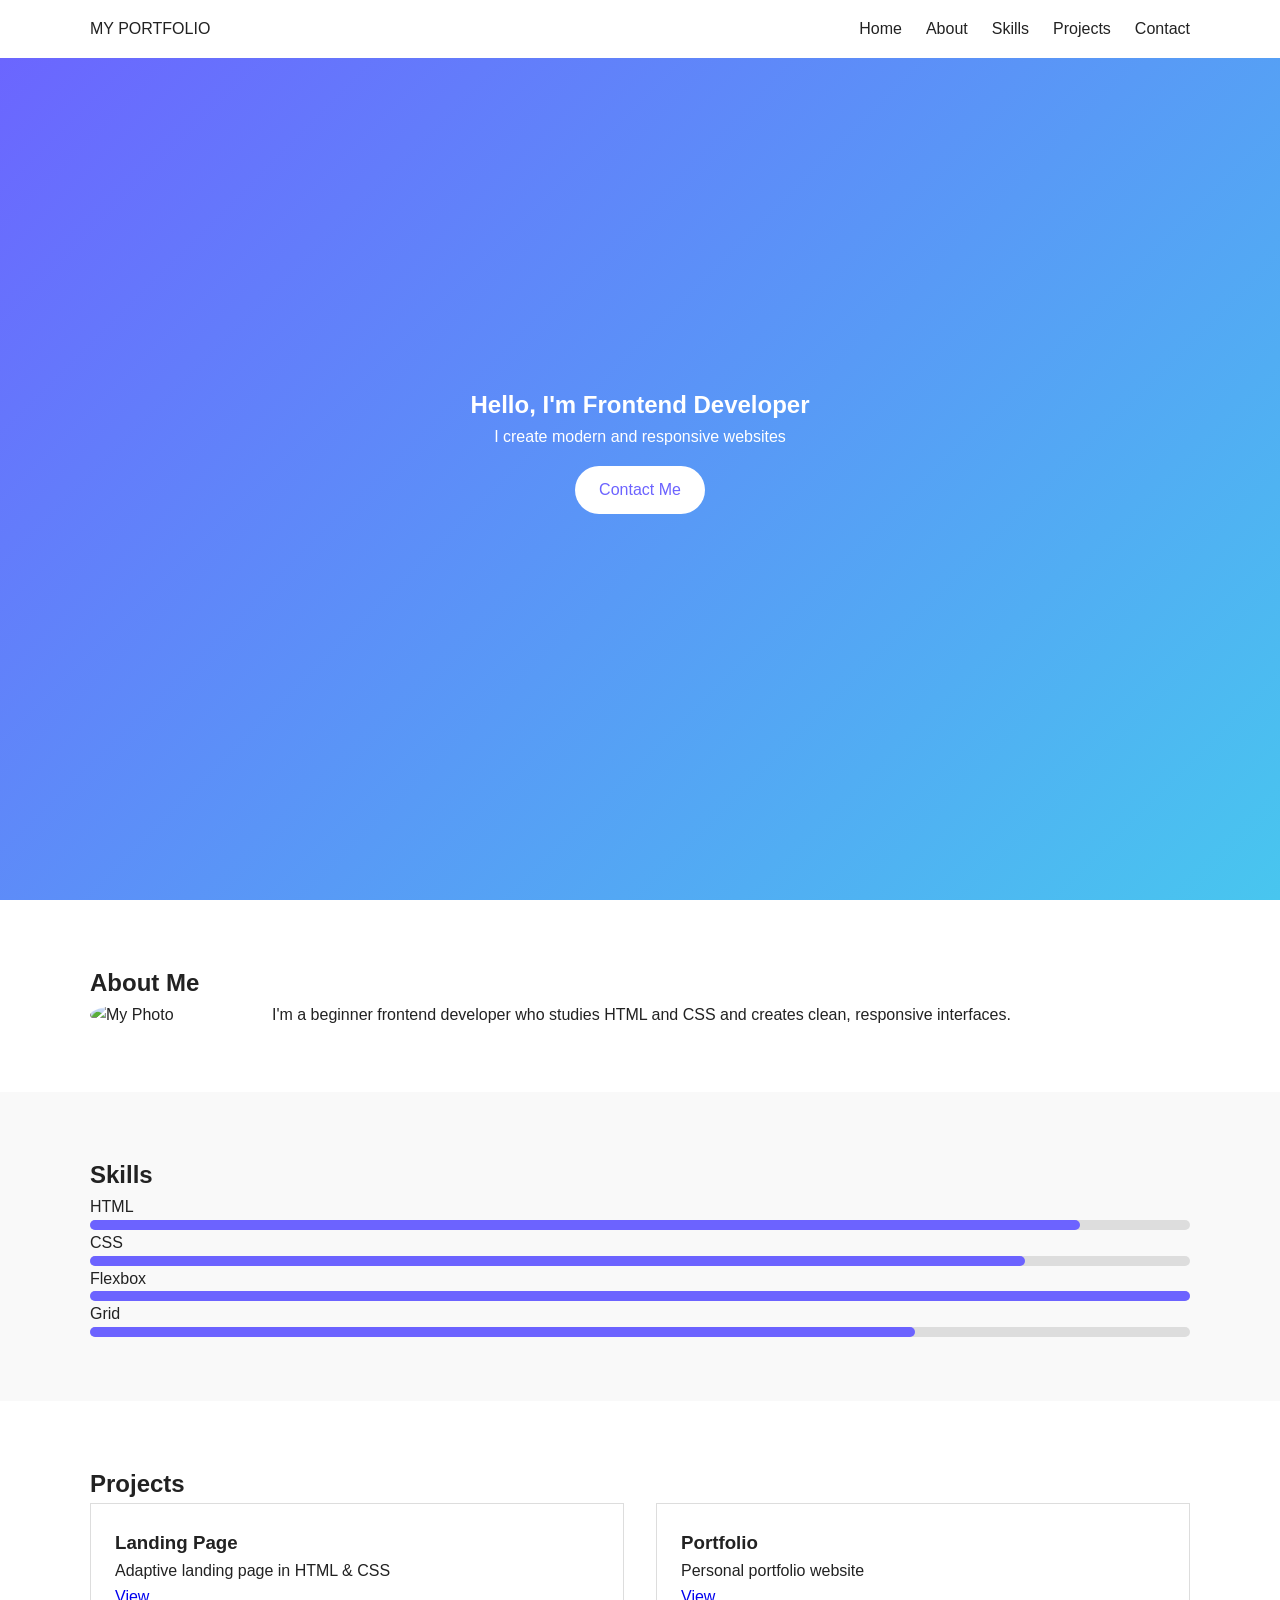
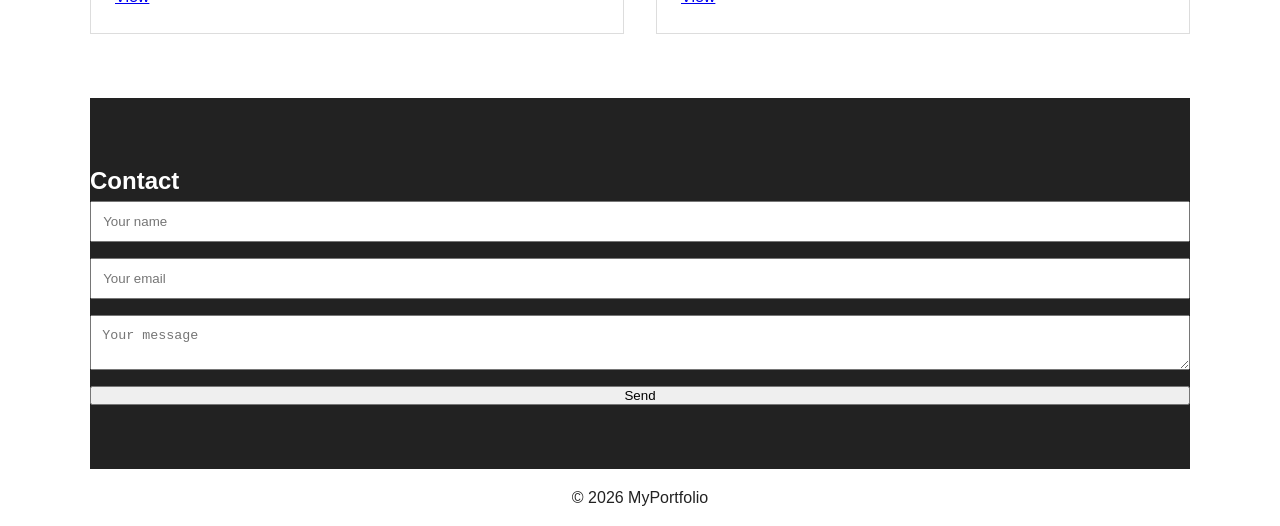
==== index.html @ 3288f6d2 "First Commit: General and first view of my portfolio" ====
<!DOCTYPE html>
<html lang="en">
<head>
    <meta charset="UTF-8">
    <meta name="viewport" content="width=device-width, initial-scale=1.0">
    <title>My Portfolio</title>
    <link rel="stylesheet" href="css/style.css">
</head>
<body>

<! -- Header -->
<header class="header">
    <nav class="nav container">
        <div class="logo">MY PORTFOLIO</div>
        <ul class="nav-list">
            <li><a href="#home">Home</a></li>
            <li><a href="#about">About</a></li>
            <li><a href="#skills">Skills</a></li>
            <li><a href="#projects">Projects</a></li>
            <li><a href="#contact">Contact</a></li>
        </ul>
    </nav>
</header>

<! -- Hero -->
<section id="home" class="hero">
    <div class="hero-content">
        <h1>Hello, I'm Frontend Developer</h1>
        <p>I create modern and responsive websites</p>
        <a href="contact" class="btn">Contact Me</a>
    </div>
</section>

<! -- About Me -->
<section id="about" class="about container">
    <h2>About Me</h2>
    <div class="about-content">
        <img src="images/8D965D03-DC47-4590-A98F-F69ADBE59D20_4_5005_c.jpeg" alt="My Photo">
        <p>
            I'm a beginner frontend developer who studies HTML and CSS
            and creates clean, responsive interfaces.
        </p>
    </div>
</section>

<! -- Skills -->
<section id="skills" class="skills">
    <div class="container">
        <h2>Skills</h2>

        <div class="skills-grid">
            <div>
                <span>HTML</span>
                <div class="progress">
                    <div class="progress-bar html"></div>
                </div>
            </div>
        </div>

        <div class="skill">
            <span>CSS</span>
            <div class="progress">
                <div class="progress-bar css"></div>
            </div>
        </div>

        <div class="skill">
            <span>Flexbox</span>
            <div class="progress">
                <div class="progress-bar flex"></div>
            </div>
        </div>

        <div class="skill">
            <span>Grid</span>
            <div class="progress">
                <div class="progress-bar grid"></div>
            </div>
        </div>

    </div>
</section>

<! -- Projects -->
<section id="projects" class="projects container">
    <h2>Projects</h2>

    <div class="projects-grid">
        <article class="project-card">
            <h3>Landing Page</h3>
            <p>
                Adaptive landing page in HTML & CSS
            </p>
            <a href="#">View</a>
        </article>

        <article class="project-card">
            <h3>Portfolio</h3>
            <p>
                Personal portfolio website
            </p>
            <a href="#">View</a>
        </article>
    </div>
</section>

<! -- Contact -->
<section id="contact" class="contact container">
    <div>
        <h2>Contact</h2>

        <form class="contact-form">
            <input type="text" placeholder="Your name" required>
            <input type="email" placeholder="Your email" required>
            <textarea placeholder="Your message" required></textarea>
            <button type="submit">Send</button>
        </form>
    </div>
</section>

<! -- Footer -->
<footer class="footer">
    <p>&copy; 2026 MyPortfolio</p>
</footer>

</body>
</html>
---- css/style.css ----
/* Basic styles + variables */
:root {
    --primary: #6c63ff;
    --dark: #222;
    --light: #f9f9f9;
}

*{
    margin: 0;
    padding: 0;
    box-sizing: border-box;
}

body{
    font-family: Arial, sans-serif;
    color: var(--dark);
    line-height: 1.6;
}

/* Container */
.container{
    width: 90%;
    max-width: 1100px;
    margin: auto;
}

/* Header + Navigation (Flexbox) */
.header{
    background: white;
    position: fixed;
    top: 0;
    width: 100%;
}

.nav {
    display: flex;
    justify-content: space-between;
    align-items: center;
    padding: 1rem 0;
}

.nav-list {
    display: flex;
    list-style: none;
    gap: 1.5rem;
}

.nav a {
    text-decoration: none;
    color: var(--dark);
}

.nav a:hover {
    color: var(--primary);
}

/* Hero section */
.hero {
    height: 100vh;
    background: linear-gradient(135deg, #6c63ff, #48c6ef);
    display: flex;
    justify-content: center;
    align-items: center;
    text-align: center;
    color: white;
}

.btn {
    display: inline-block;
    margin-top: 1rem;
    background: white;
    color: var(--primary);
    padding: 0.7rem 1.5rem;
    border-radius: 30px;
    text-decoration: none;
}

/* About */
.about {
    padding: 4rem 0;
}

.about-content {
    display: flex;
    gap: 2rem;
    align-items: center;
}

.about img {
    width: 150px;
    border-radius: 50%;
}

/* Skills (Grid + progress bars) */
.skills {
    background: var(--light);
    padding: 4rem 0;
}

.skills-grid {
    display: grid;
    grid-template-columns: repeat(auto-fit, minmax(200px, 1fr));
    gap: 1.5rem;
}

.progress {
    background: #ddd;
    height: 10px;
    border-radius: 5px;
}

.progress-bar {
    height: 10px;
    background: var(--primary);
    border-radius: 5px;
}

.html { width: 90%; }
.css { width: 85%; }
.flexbox { width: 80%; }
.grid { width: 75%; }

/* Projects */
.projects {
    padding: 4rem 0;
}

.projects-grid {
    display: grid;
    grid-template-columns: repeat(auto-fit, minmax(250px, 1fr));
    gap: 2rem;
}

.project-card {
    padding: 1.5rem;
    border: 1px solid #ddd;
    transition: transform 0.3s;
}

.project-card:hover {
    transform: translateY(-10px);
}

/* Contact + Footer */
.contact {
    background: var(--dark);
    color: white;
    padding: 4rem 0;
}

.contact-form {
    display: flex;
    flex-direction: column;
    gap: 1rem;
}

.contact-form input,
.contact-form textarea {
    padding: 0.7rem;
}

.footer {
    text-align: center;
    padding: 1rem;
}

/* Adaptability */
@media (max-width: 768px) {
    .about-content {
        flex-direction: column;
        text-align: center;
    }
}
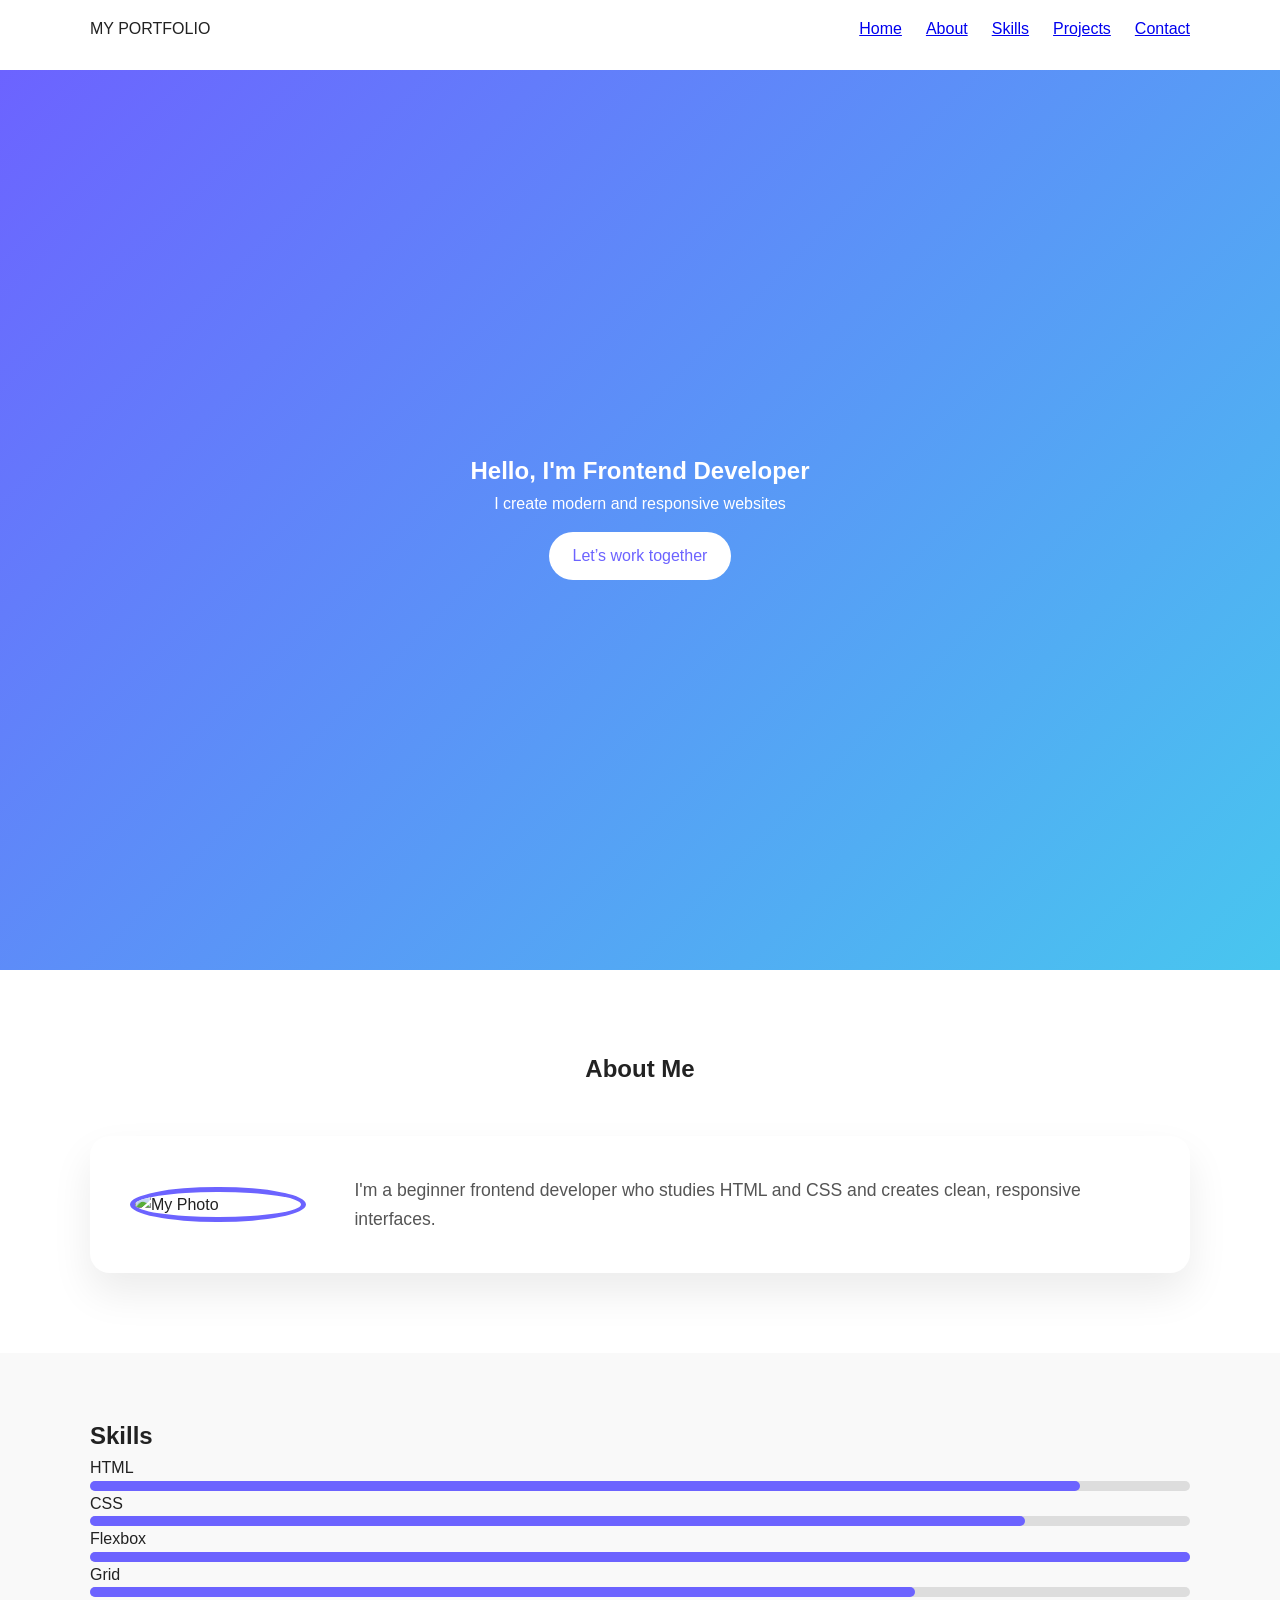
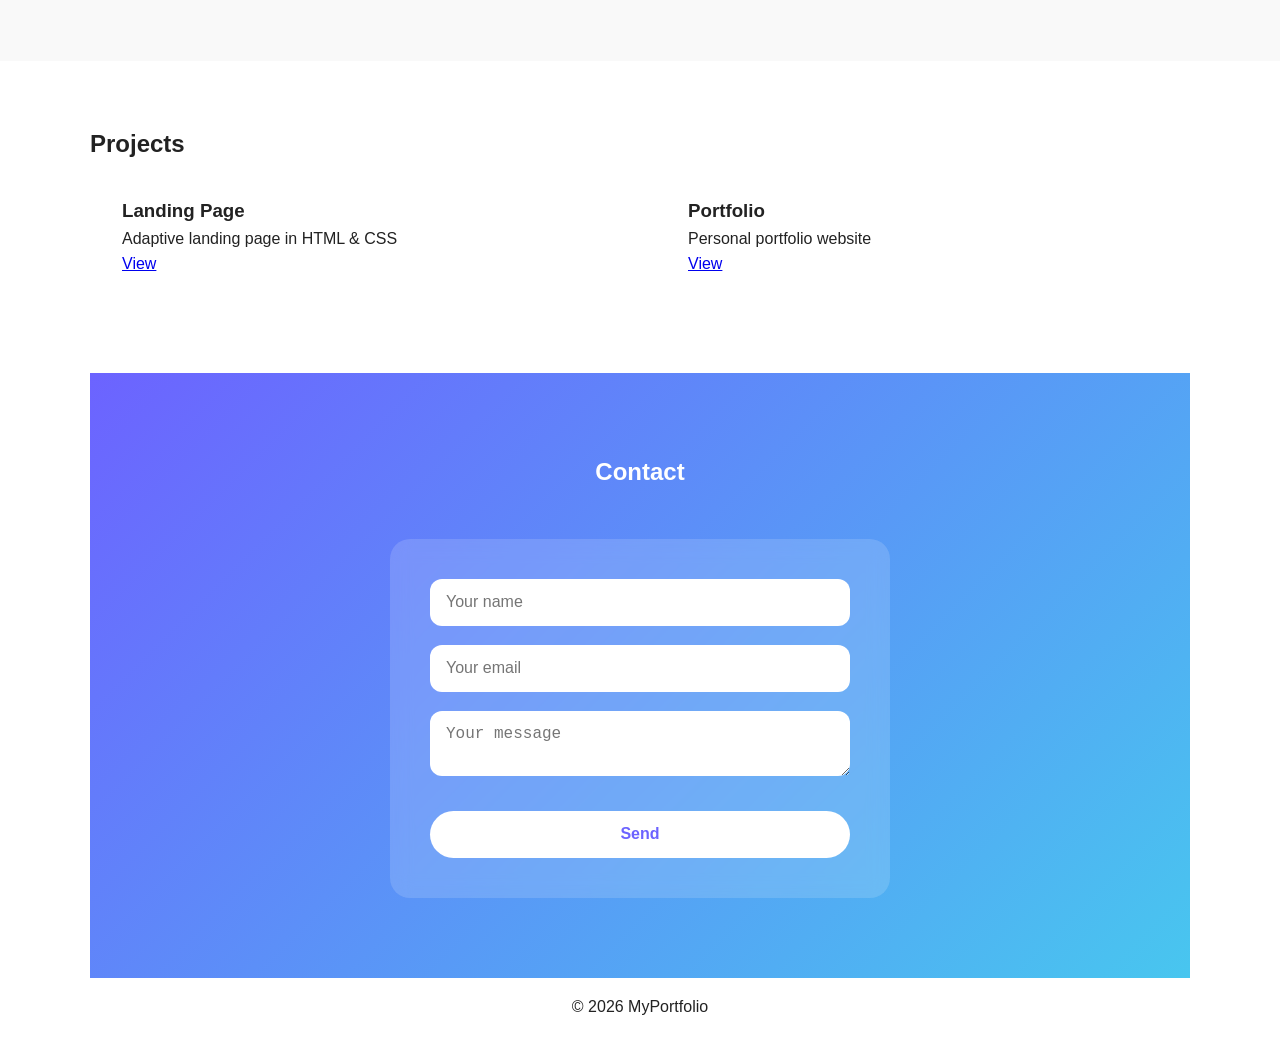
==== commit 9a8a3eea: "body { padding-top }, moved the gradient to a variable, narrowed the selectors, button “Contact Me” " ====
--- a/index.html
+++ b/index.html
@@ -27,7 +27,7 @@
     <div class="hero-content">
         <h1>Hello, I'm Frontend Developer</h1>
         <p>I create modern and responsive websites</p>
-        <a href="contact" class="btn">Contact Me</a>
+        <a href="#contact" class="btn">Let’s work together</a>
     </div>
 </section>
 
--- a/css/style.css
+++ b/css/style.css
@@ -3,6 +3,7 @@
     --primary: #6c63ff;
     --dark: #222;
     --light: #f9f9f9;
+    --gradient: linear-gradient(135deg, #6c63ff, #48c6ef);
 }
 
 *{
@@ -15,6 +16,7 @@
     font-family: Arial, sans-serif;
     color: var(--dark);
     line-height: 1.6;
+    padding-top: 70px;
 }
 
 /* Container */
@@ -46,18 +48,28 @@
 }
 
 .nav a {
-    text-decoration: none;
-    color: var(--dark);
-}
-
-.nav a:hover {
-    color: var(--primary);
+    position: relative;
+}
+
+.nav a::after {
+    content: "";
+    position: absolute;
+    left: 0;
+    bottom: -5px;
+    width: 0;
+    height: 2px;
+    background: var(--primary);
+    transition: width 0.3s ease;
+}
+
+.nav a:hover::after {
+    width: 100%;
 }
 
 /* Hero section */
 .hero {
     height: 100vh;
-    background: linear-gradient(135deg, #6c63ff, #48c6ef);
+    background: var(--gradient);
     display: flex;
     justify-content: center;
     align-items: center;
@@ -75,20 +87,49 @@
     text-decoration: none;
 }
 
+.hero-content {
+    animation: float 4s ease-in-out infinite;
+}
+
+@keyframes float {
+    0%, 100% {
+        transform: translateY(0);
+    }
+    50% {
+        transform: translateY(-15px);
+    }
+}
+
 /* About */
 .about {
-    padding: 4rem 0;
+    padding: 5rem 0;
+}
+
+.about h2 {
+    text-align: center;
+    margin-bottom: 3rem;
 }
 
 .about-content {
     display: flex;
-    gap: 2rem;
+    gap: 3rem;
     align-items: center;
+    background: white;
+    padding: 2.5rem;
+    border-radius: 20px;
+    box-shadow: 0 20px 40px rgba(0, 0, 0, 0.08);
+    animation: fadeUp 1s ease forwards;
 }
 
 .about img {
-    width: 150px;
+    width: 180px;
     border-radius: 50%;
+    border: 5px solid var(--primary);
+}
+
+.about p {
+    font-size: 1.1rem;
+    color: #555;
 }
 
 /* Skills (Grid + progress bars) */
@@ -132,31 +173,133 @@
 }
 
 .project-card {
-    padding: 1.5rem;
-    border: 1px solid #ddd;
-    transition: transform 0.3s;
+    position: relative;
+    padding: 2rem;
+    border-radius: 20px;
+    background: white;
+    overflow: hidden;
+    transition: transform 0.4s ease, box-shadow 0.4s ease;
+}
+
+.project-card::before {
+    content: "";
+    position: absolute;
+    inset: 0;
+    background: linear-gradient(135deg, #6c63ff, #48c6ef);
+    opacity: 0;
+    transition: opacity 0.4s ease;
+    z-index: 0;
+}
+
+.project-card h3,
+.project-card p,
+.project-card a {
+    position: relative;
+    z-index: 1;
 }
 
 .project-card:hover {
-    transform: translateY(-10px);
+    transform: translateY(-12px);
+    box-shadow: 0 25px 50px rgba(0, 0, 0, 0.2);
+}
+
+.project-card:hover::before {
+    opacity: 0.9;
+}
+
+.project-card:hover h3,
+.project-card:hover p,
+.project-card:hover a {
+    color: white;
 }
 
 /* Contact + Footer */
 .contact {
-    background: var(--dark);
+    background: var(--gradient);
+    padding: 5rem 0;
+}
+
+.contact h2 {
+    text-align: center;
+    margin-bottom: 3rem;
     color: white;
-    padding: 4rem 0;
 }
 
 .contact-form {
+    max-width: 500px;
+    margin: auto;
+    background: rgba(255, 255, 255, 0.15);
+    backdrop-filter: blur(10px);
+    padding: 2.5rem;
+    border-radius: 20px;
+
     display: flex;
     flex-direction: column;
-    gap: 1rem;
+    gap: 1.2rem;
+
+    animation: scaleIn 0.8s ease forwards;
 }
 
 .contact-form input,
 .contact-form textarea {
-    padding: 0.7rem;
+    padding: 0.9rem 1rem;
+    border-radius: 12px;
+    border: none;
+    outline: none;
+    font-size: 1rem;
+}
+
+.contact-form input:focus,
+.contact-form textarea:focus {
+    box-shadow: 0 0 0 3px rgba(255, 255, 255, 0.6);
+}
+
+.contact-form button {
+    margin-top: 1rem;
+    padding: 0.9rem;
+    border-radius: 30px;
+    border: none;
+    background: white;
+    color: var(--primary);
+    font-size: 1rem;
+    font-weight: bold;
+    cursor: pointer;
+    transition: all 0.3s ease;
+}
+
+.contact-form button:hover {
+    transform: translateY(-4px);
+    box-shadow: 0 10px 25px rgba(0, 0, 0, 0.2);
+}
+
+/* Buttons — micro-interactions */
+.btn,
+.project-card a {
+    position: relative;
+    overflow: hidden;
+    transition: color 0.3s ease;
+}
+
+.btn::after,
+.project-card a::after {
+    content: "";
+    position: absolute;
+    inset: 0;
+    background: var(--primary);
+    transform: scaleX(0);
+    transform-origin: left;
+    transition: transform 0.4s ease;
+    z-index: -1;
+}
+
+.btn:hover::after,
+.project-card a:hover::after {
+    transform: scaleX(1);
+}
+
+.btn:hover,
+.project-card a:hover {
+    color: white;
 }
 
 .footer {
@@ -171,3 +314,26 @@
         text-align: center;
     }
 }
+
+/* Animation */
+@keyframes fadeUp {
+    from {
+        opacity: 0;
+        transform: translateY(40px);
+    }
+    to {
+        opacity: 1;
+        transform: translateY(0);
+    }
+}
+
+@keyframes scaleIn {
+    from {
+        opacity: 0;
+        transform: scale(0.9);
+    }
+    to {
+        opacity: 1;
+        transform: scale(1);
+    }
+}
